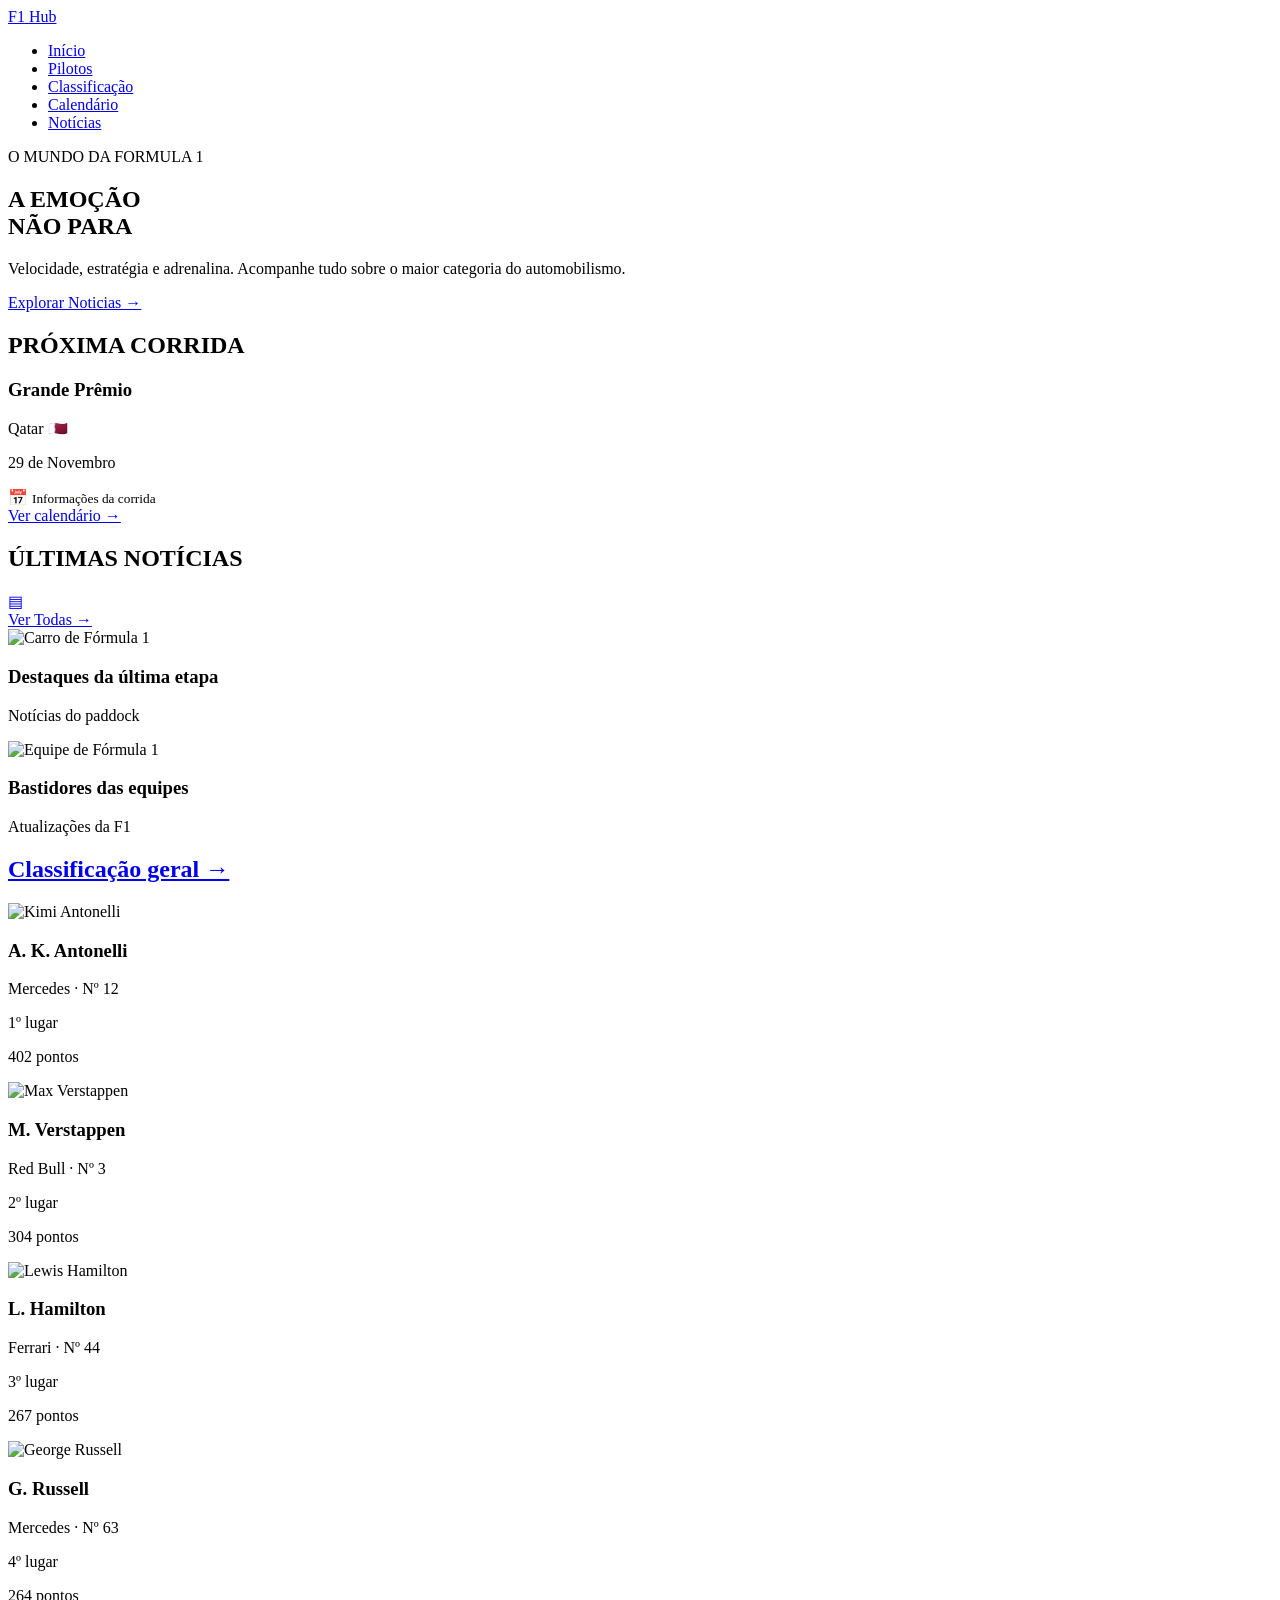
==== index.html @ 9414a2e4 "Add files via upload" ====
<!DOCTYPE html>
<html lang="pt-br">
<head>
    <meta charset="UTF-8">
    <meta name="viewport" content="width=device-width, initial-scale=1.0">
    <title>F1 HUB</title>
    <link rel="stylesheet" href="css/style.css">
</head>
<body>
    <header class="header">
        <div class="container">
            <a href="#" class="logo">
                <span>F1</span> Hub
            </a>
            <nav class="menu">
                <ul>
                    <li><a href="index.html">Início</a></li>
                    <li><a href="pilotos.html">Pilotos</a></li>
                    <li><a href="classificacao.html">Classificação</a></li>
                    <li><a href="calendario.html">Calendário</a></li>
                    <li><a href="noticias.html">Notícias</a></li>
                </ul>
            </nav>
        </div>
    </header>
    <main>
        <!-- Banner carro principal -->
        <section class="banner" id="inicio">
            <div class="banner-content">
                <span class="banner-subtitle">
                    O MUNDO DA FORMULA 1
                </span>
                <h1>
                    A EMOÇÃO<br>
                    <span>NÃO PARA</span>
                </h1>
                <p>
                    Velocidade, estratégia e adrenalina.
                    Acompanhe tudo sobre o maior categoria do automobilismo.
                </p>
                <a href="noticias.html" class="banner-button">
                    Explorar Noticias → 
                </a>
            </div>
        </section>
    <!-- ÁREA DE CORRIDA E NOTÍCIAS -->
<section class="dashboard">
    <!-- PRÓXIMA CORRIDA -->
    <div class="race-card" id="calendario">
        <h2>PRÓXIMA CORRIDA</h2>
        <div class="race-info">
            <div>
                <h3>Grande Prêmio</h3>
                <p>Qatar 🇶🇦</p>
                <p>29 de Novembro</p>
            </div>
            <div class="race-icon">
                📅
                <small>Informações da corrida</small>
            </div>
        </div>
        <a href="calendario.html" class="card-link">
            Ver calendário →
        </a>
    </div>

    <!-- ÚLTIMAS NOTÍCIAS -->
    <div class="news-card" id="noticias">
        <div class="news-title">
            <h2>ÚLTIMAS NOTÍCIAS</h2>
            <a href="noticias.html" class="card-link">
                ▤<br>
                Ver Todas →
            </a>
        </div>
        <div class="news-list">
            <!-- NOTÍCIA 1 -->
            <article class="news-item">
                <img src="assets/images/noticia1.jpg"
                     alt="Carro de Fórmula 1">
                <div>
                    <h3>Destaques da última etapa</h3>
                    <p>Notícias do paddock</p>
                </div>
            </article>
            <!-- NOTÍCIA 2 -->
            <article class="news-item">
                <img src="assets/images/noticia2.jpg"
                     alt="Equipe de Fórmula 1">
                <div>
                    <h3>Bastidores das equipes</h3>
                    <p>Atualizações da F1</p>
                </div>
            </article>
        </div>
    </div>

</section>
<!-- CLASSIFICAÇÃO GERAL -->
<section class="standings" id="pilotos">
    <h2>
        <a href="classificacao.html">
            Classificação geral →
        </a>
    </h2>
    <div class="drivers-list">
        <!-- PILOTO 1 -->
        <article class="driver">
            <img src="assets/images/antonelli.png"
                 alt="Kimi Antonelli">

            <div class="driver-info">
                <h3>A. K. Antonelli</h3>
                <p>Mercedes · Nº 12</p>
                <p>1º lugar</p>
                <p>402 pontos</p>
            </div>
        </article>
        <!-- PILOTO 2 -->
        <article class="driver">
            <img src="assets/images/verstappen.png"
                 alt=" Max Verstappen">
            <div class="driver-info">
                <h3>M. Verstappen</h3>
                <p>Red Bull · Nº 3</p>
                <p>2º lugar</p>
                <p>304 pontos</p>
            </div>

        </article>

        <!-- PILOTO 3 -->
        <article class="driver">

            <img src="assets/images/hamilton.png"
                 alt="Lewis Hamilton">

            <div class="driver-info">
                <h3>L. Hamilton</h3>
                <p>Ferrari · Nº 44</p>
                <p>3º lugar</p>
                <p>267 pontos</p>
            </div>

        </article>

        <!-- PILOTO 4 -->
        <article class="driver">

            <img src="assets/images/russell.png"
                 alt="George Russell">

            <div class="driver-info">
                <h3>G. Russell</h3>
                <p>Mercedes · Nº 63</p>
                <p>4º lugar</p>
                <p>264 pontos</p>
            </div>
        </article>

    </div>

</section>


    </main>
    <script src="js/script.js"></script>
</body>
</html>
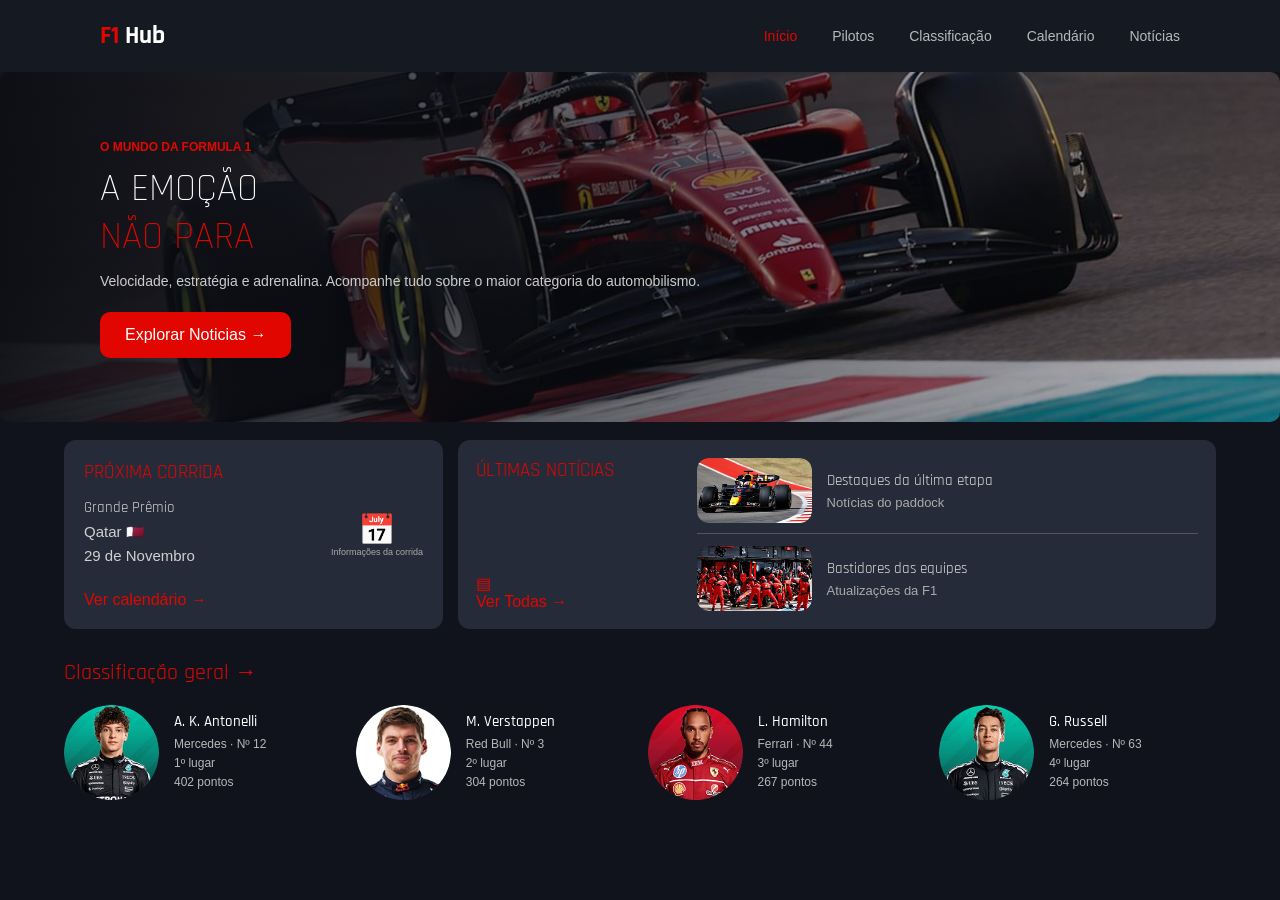
==== commit e8ab9d0f: "Fix HTML entity encoding in index.html" ====
--- a/index.html
+++ b/index.html
@@ -106,7 +106,7 @@
     <div class="drivers-list">
         <!-- PILOTO 1 -->
         <article class="driver">
-            <img src="assets/images/antonelli.png"
+            <img src="assets/images/Antonelli.png"
                  alt="Kimi Antonelli">
 
             <div class="driver-info">
@@ -166,4 +166,4 @@
     </main>
     <script src="js/script.js"></script>
 </body>
-</html>+</html>
--- a/css/style.css
+++ b/css/style.css
@@ -0,0 +1,1067 @@
+@import url('https://fonts.googleapis.com/css2?family=Montserrat:wght@400;500;600;700;800&family=Rajdhani:wght@400;500;600;700&display=swap');
+
+body {
+    font-family: 'Montserrat', sans-serif;
+}
+
+h1, h2, h3, .logo {
+    font-family: 'Rajdhani', sans-serif;
+}
+/* Configurações gerais */
+* {
+    margin: 0;
+    padding: 0;
+    box-sizing: border-box;
+}
+
+body {
+    background-color: #10131c;
+    color: #ffffff;
+    font-family: Arial, sans-serif;
+}
+/* CABEÇALHO */
+
+.header {
+    width: 100%;
+    padding: 20px 40px;
+    background-color: #151922;
+}
+
+.container {
+    display: flex;
+    align-items: center;
+    justify-content: space-between;
+}
+
+/* LOGO */
+
+.logo {
+    color: #ffffff;
+    font-size: 25px;
+    font-weight: bold;
+    text-decoration: none;
+}
+
+.logo span {
+    color: #e10600;
+}
+
+/* MENU */
+
+.menu ul {
+    display: flex;
+    align-items: center;
+    gap: 35px;
+    list-style: none;
+}
+
+.menu a {
+    color: #b8b8b8;
+    text-decoration: none;
+    font-size: 14px;
+    transition: 0.3s;
+}
+
+.menu a:hover,
+.menu a.active {
+    color: #e10600;
+}
+/* BANNER PRINCIPAL */
+
+.banner {
+    width: 100%;
+    min-height: 350px;
+
+    background-image:
+        linear-gradient(
+            to right,
+            rgba(10, 12, 18, 0.95),
+            rgba(10, 12, 18, 0.2)
+        ),
+        url("../assets/images/banner-f1.jpg");
+
+    background-size: cover;
+    background-position: center;
+
+    display: flex;
+    align-items: center;
+
+    padding: 40px;
+    border-radius: 10px;
+}
+
+/* CONTEÚDO DO BANNER */
+
+.banner-content {
+    max-width: 450px;
+}
+
+.banner-subtitle {
+    color: #e10600;
+    font-size: 12px;
+    font-weight: bold;
+}
+
+.banner h1 {
+    font-size: 38px;
+    font-weight: 300;
+    margin: 10px 0;
+}
+
+.banner h1 span {
+    color: #e10600;
+}
+
+.banner p {
+    color: #cccccc;
+    font-size: 14px;
+    line-height: 1.5;
+    margin-bottom: 20px;
+}
+
+/* BOTÃO */
+
+.banner-button {
+    display: inline-block;
+    background-color: #e10600;
+    color: white;
+
+    padding: 14px 25px;
+    border-radius: 10px;
+
+    text-decoration: none;
+    transition: 0.3s;
+}
+
+.banner-button:hover {
+    background-color: #a80000;
+    transform: scale(1.05);
+}
+@media (max-width: 768px) {
+
+    .header {
+        padding: 20px;
+    }
+
+    .container {
+        flex-direction: column;
+        gap: 20px;
+    }
+
+    .menu ul {
+        flex-wrap: wrap;
+        justify-content: center;
+        gap: 15px;
+    }
+
+    .banner {
+        min-height: 300px;
+        padding: 25px;
+    }
+
+    .banner h1 {
+        font-size: 30px;
+    }
+}
+
+
+/* DASHBOARD */
+
+.dashboard {
+    display: grid;
+    grid-template-columns: 1fr 2fr;
+    gap: 15px;
+    margin-top: 18px;
+}
+
+/* PRÓXIMA CORRIDA */
+
+.race-card {
+    background-color: #252b38;
+    padding: 20px;
+    border-radius: 12px;
+
+    display: flex;
+    flex-direction: column;
+    justify-content: space-between;
+}
+
+.race-card h2,
+.news-title h2 {
+    color: #e10600;
+    font-size: 19px;
+    font-weight: 400;
+    margin-bottom: 12px;
+}
+
+.race-info {
+    display: flex;
+    justify-content: space-between;
+    align-items: center;
+}
+
+.race-info h3,
+.race-info p {
+    color: #d0d0d0;
+    font-size: 15px;
+    font-weight: 400;
+    margin-bottom: 6px;
+}
+
+.race-icon {
+    font-size: 30px;
+    color: #e10600;
+    text-align: center;
+}
+
+.race-icon small {
+    display: block;
+    font-size: 9px;
+    color: #aaa;
+}
+
+.card-link {
+    display: inline-block;
+    color: #e10600;
+    text-decoration: none;
+    margin-top: 20px;
+    transition: 0.3s;
+}
+
+.card-link:hover {
+    color: #ffffff;
+}
+
+/* ÚLTIMAS NOTÍCIAS */
+
+.news-card {
+    background-color: #252b38;
+    border: none;
+    border-radius: 12px;
+
+    padding: 18px;
+
+    display: grid;
+    grid-template-columns: 0.8fr 2fr;
+    gap: 20px;
+}
+
+.news-title {
+    display: flex;
+    flex-direction: column;
+    justify-content: space-between;
+}
+
+.news-list {
+    display: flex;
+    flex-direction: column;
+    gap: 12px;
+}
+
+.news-item {
+    display: flex;
+    align-items: center;
+    gap: 15px;
+    padding-bottom: 10px;
+    border-bottom: 1px solid #555;
+}
+
+.news-item:last-child {
+    border-bottom: none;
+    padding-bottom: 0;
+}
+
+.news-item img {
+    width: 115px;
+    height: 65px;
+    object-fit: cover;
+    border-radius: 12px;
+}
+
+.news-item h3 {
+    color: #ddd;
+    font-size: 15px;
+    font-weight: 400;
+    margin-bottom: 5px;
+}
+
+.news-item p {
+    color: #aaa;
+    font-size: 13px;
+}
+@media (max-width: 768px) {
+
+    .dashboard {
+        grid-template-columns: 1fr;
+    }
+
+    .news-card {
+        grid-template-columns: 1fr;
+    }
+
+    .news-title {
+        gap: 10px;
+    }
+
+    .news-item img {
+        width: 100px;
+        height: 65px;
+    }
+
+}
+/* CLASSIFICAÇÃO GERAL */
+
+.standings {
+    margin-top: 20px;
+    padding: 10px 0;
+}
+
+.standings h2 {
+    color: #e10600;
+    font-size: 22px;
+    font-weight: 400;
+    margin-bottom: 18px;
+}
+
+.drivers-list {
+    display: grid;
+    grid-template-columns: repeat(4, 1fr);
+    gap: 15px;
+}
+
+.driver {
+    display: flex;
+    align-items: center;
+    gap: 15px;
+}
+
+.driver img {
+    width: 95px;
+    height: 95px;
+    min-width: 95px;
+    border-radius: 50%;
+    object-fit: cover;
+    background-color: #252b38;
+}
+
+.driver-info h3 {
+    color: #ffffff;
+    font-size: 15px;
+    font-weight: 500;
+    margin-bottom: 6px;
+}
+
+.driver-info p {
+    color: #b8b8b8;
+    font-size: 12px;
+    margin-bottom: 5px;
+}
+/* LIMITAR LARGURA DO CONTEÚDO */
+.dashboard,
+.standings {
+    width: 90%;
+    max-width: 1280px;
+    margin-left: auto;
+    margin-right: auto;
+}
+
+/* CENTRALIZAR CONTEÚDO DO BANNER */
+.banner-content {
+    width: 90%;
+    max-width: 1280px;
+    margin-left: auto;
+    margin-right: auto;
+}
+
+/* CONTAINER DO CABEÇALHO */
+.container {
+    width: 90%;
+    max-width: 1280px;
+    margin-left: auto;
+    margin-right: auto;
+}
+/* CORRIGIR CORES DOS LINKS */
+a {
+    color: inherit;
+    text-decoration: none;
+}
+
+a:visited {
+    color: inherit;
+}
+
+a:hover {
+    color: #ff1e00;
+}
+
+@media (max-width: 768px) {
+
+    .drivers-list {
+        grid-template-columns: repeat(2, 1fr);
+        gap: 20px;
+    }
+
+    .driver img {
+        width: 75px;
+        height: 75px;
+        min-width: 75px;
+    }
+
+}
+
+@media (max-width: 480px) {
+
+    .drivers-list {
+        grid-template-columns: 1fr;
+    }
+
+}
+/*------------------pilotos.hml--------------------------------------*/
+.pilotos-page {
+    padding: 40px;
+    min-height: 100vh;
+}
+
+/* INTRODUÇÃO */
+
+.pilotos-intro {
+    margin-bottom: 40px;
+}
+
+.pilotos-intro span {
+    color: #e10600;
+    font-size: 13px;
+    font-weight: bold;
+}
+
+.pilotos-intro h1 {
+    color: #ffffff;
+    font-size: 36px;
+    margin: 12px 0;
+}
+
+.pilotos-intro p {
+    color: #b8b8b8;
+    font-size: 15px;
+}
+
+/* SEÇÃO DOS PILOTOS */
+
+.pilotos-section h2 {
+    color: #ffffff;
+    font-size: 23px;
+    margin-bottom: 25px;
+}
+
+/* GRID */
+
+.pilotos-grid {
+    display: grid;
+    grid-template-columns: repeat(4, 1fr);
+    gap: 20px;
+}
+
+/* CARTÃO DO PILOTO */
+
+.piloto-card {
+    background-color: #252b38;
+    border-radius: 12px;
+    overflow: hidden;
+    max-width: 100%;
+    transition: transform 0.3s;
+}
+
+.piloto-card:hover {
+    transform: translateY(-6px);
+}
+
+.piloto-card img {
+    width: 100%;
+    height: 150px;
+
+    object-fit: contain;
+    object-position: center;
+
+    background-color: #303746;
+}
+
+.piloto-info {
+    padding: 14px;
+}
+
+.piloto-equipe {
+    color: #e10600;
+    font-size: 11px;
+    font-weight: bold;
+}
+
+.piloto-info h3 {
+    color: #ffffff;
+    font-size: 16px;
+    margin: 8px 0;
+}
+
+.piloto-info p {
+    color: #b8b8b8;
+    font-size: 12px;
+}
+@media (max-width: 900px) {
+
+    .pilotos-grid {
+        grid-template-columns: repeat(2, 1fr);
+    }
+
+}
+
+@media (max-width: 600px) {
+
+    .pilotos-page {
+        padding: 20px;
+    }
+
+    .pilotos-grid {
+        grid-template-columns: 1fr;
+    }
+
+    .pilotos-intro h1 {
+        font-size: 28px;
+    }
+
+}
+
+/*-------------classificação---------------------*/
+.classificacao-page {
+    padding: 50px 8%;
+    background-color: #151a24;
+    min-height: 100vh;
+}
+
+.classificacao-intro {
+    text-align: center;
+    margin-bottom: 45px;
+}
+
+.classificacao-intro h1 {
+    font-size: 36px;
+    color: #ffffff;
+    margin-bottom: 12px;
+}
+
+.classificacao-intro p {
+    color: #b0b7c3;
+    font-size: 16px;
+}
+
+.classificacao-section {
+    max-width: 1100px;
+    margin: 0 auto;
+}
+.classificacao-section + .classificacao-section {
+    margin-top: 45px;
+}
+
+.classificacao-section h2 {
+    color: #ffffff;
+    font-size: 24px;
+    margin-bottom: 20px;
+    border-left: 4px solid #e10600;
+    padding-left: 12px;
+}
+
+.tabela-container {
+    width: 100%;
+    overflow-x: auto;
+    background-color: #202735;
+    border-radius: 10px;
+}
+
+.tabela-classificacao {
+    width: 100%;
+    border-collapse: collapse;
+    color: #ffffff;
+}
+
+.tabela-classificacao th {
+    background-color: #303a4b;
+    color: #ffffff;
+    padding: 18px;
+    text-align: left;
+    font-size: 14px;
+}
+
+.tabela-classificacao td {
+    padding: 16px 18px;
+    border-bottom: 1px solid #343e4e;
+    font-size: 14px;
+}
+
+.tabela-classificacao tbody tr:hover {
+    background-color: #2b3545;
+}
+
+.tabela-classificacao th:first-child,
+.tabela-classificacao td:first-child {
+    width: 70px;
+    text-align: center;
+}
+
+.tabela-classificacao th:last-child,
+.tabela-classificacao td:last-child {
+    text-align: center;
+    font-weight: bold;
+}
+
+@media (max-width: 600px) {
+    .classificacao-page {
+        padding: 35px 5%;
+    }
+
+    .classificacao-intro h1 {
+        font-size: 28px;
+    }
+
+    .classificacao-section h2 {
+        font-size: 20px;
+    }
+}
+
+/* DESTAQUE DOS CAMPEÕES */
+.campeoes {
+    max-width: 1100px;
+    margin: 0 auto 50px;
+}
+
+.campeoes h2 {
+    color: #ffffff;
+    font-size: 24px;
+    margin-bottom: 20px;
+}
+
+.campeoes-grid {
+    display: grid;
+    grid-template-columns: repeat(2, 1fr);
+    gap: 20px;
+}
+
+.campeao-card {
+    position: relative;
+    background: linear-gradient(135deg, #303a4b, #202735);
+    border: 1px solid #465267;
+    border-left: 4px solid #e10600;
+    border-radius: 10px;
+    padding: 25px;
+    overflow: hidden;
+}
+
+.campeao-tipo {
+    color: #e10600;
+    font-size: 12px;
+    font-weight: bold;
+    letter-spacing: 1px;
+}
+
+.campeao-card h3 {
+    color: #ffffff;
+    font-size: 26px;
+    margin: 14px 0 5px;
+}
+
+.campeao-card p {
+    color: #b0b7c3;
+    font-size: 15px;
+}
+
+.campeao-trofeu {
+    position: absolute;
+    right: 25px;
+    top: 25px;
+    font-size: 38px;
+}
+
+@media (max-width: 600px) {
+    .campeoes-grid {
+        grid-template-columns: 1fr;
+    }
+}
+
+.campeao-card {
+    display: flex;
+    align-items: center;
+    gap: 18px;
+}
+
+.campeao-imagem {
+    width: 105px;
+    height: 120px;
+    object-fit: cover;
+    object-position: center top;
+    border-radius: 8px;
+}
+
+.campeao-imagem.logo-mercedes {
+    object-fit: contain;
+    background-color: #ffffff;
+    padding: 10px;
+    height: 90px;
+}
+
+.campeao-conteudo {
+    flex: 1;
+}
+
+.campeao-conteudo h3 {
+    margin: 10px 0 5px;
+}
+
+.campeao-trofeu {
+    position: static;
+    font-size: 32px;
+}
+
+@media (max-width: 600px) {
+    .campeao-card {
+        gap: 10px;
+        padding: 15px;
+    }
+
+    .campeao-imagem {
+        width: 75px;
+        height: 95px;
+    }
+}
+/* DESTAQUE DO PÓDIO */
+
+.primeiro-lugar td:first-child {
+    color: #ffd700;
+    font-weight: bold;
+}
+
+.segundo-lugar td:first-child {
+    color: #c0c0c0;
+    font-weight: bold;
+}
+
+.terceiro-lugar td:first-child {
+    color: #cd7f32;
+    font-weight: bold;
+}
+
+.primeiro-lugar {
+    background-color: rgba(255, 215, 0, 0.07);
+}
+
+.segundo-lugar {
+    background-color: rgba(192, 192, 192, 0.06);
+}
+
+.terceiro-lugar {
+    background-color: rgba(205, 127, 50, 0.06);
+}
+
+/* PESQUISA DE PILOTOS */
+
+.pesquisa-pilotos {
+    margin-bottom: 20px;
+}
+
+.pesquisa-pilotos input {
+    width: 100%;
+    max-width: 400px;
+    padding: 13px 16px;
+
+    background-color: #202735;
+    border: 1px solid #465267;
+    border-radius: 7px;
+
+    color: #ffffff;
+    font-size: 14px;
+    outline: none;
+}
+
+.pesquisa-pilotos input:focus {
+    border-color: #e10600;
+}
+
+.pesquisa-pilotos input::placeholder {
+    color: #929baa;
+}
+
+/*--------------------calendario-----------------------*/
+
+.calendario-page {
+    padding: 50px 8%;
+    background-color: #151a24;
+    min-height: 100vh;
+}
+
+.calendario-intro {
+    text-align: center;
+    margin-bottom: 40px;
+}
+
+.calendario-intro h1 {
+    color: #ffffff;
+    font-size: 36px;
+    margin-bottom: 12px;
+}
+
+.calendario-intro p {
+    color: #b0b7c3;
+}
+
+.proxima-corrida {
+    max-width: 1100px;
+    margin: 0 auto 45px;
+    padding: 25px;
+    background: linear-gradient(135deg, #303a4b, #202735);
+    border-left: 4px solid #e10600;
+    border-radius: 10px;
+}
+
+.corrida-status {
+    color: #ff3333;
+    font-size: 12px;
+    font-weight: bold;
+}
+
+.proxima-corrida h2 {
+    color: #ffffff;
+    margin: 12px 0;
+}
+
+.proxima-corrida p,
+.corrida-circuito {
+    color: #b0b7c3;
+}
+
+.calendario-section {
+    max-width: 1100px;
+    margin: 0 auto;
+}
+
+.calendario-section h2 {
+    color: #ffffff;
+    border-left: 4px solid #e10600;
+    padding-left: 12px;
+    margin-bottom: 20px;
+}
+
+.corridas-grid {
+    display: grid;
+    grid-template-columns: repeat(4, 1fr);
+    gap: 18px;
+}
+
+.corrida-card {
+    position: relative;
+    background-color: #202735;
+    border: 1px solid #343e4e;
+    border-radius: 10px;
+    padding: 20px;
+}
+
+.corrida-numero {
+    color: #e10600;
+    font-size: 22px;
+    font-weight: bold;
+}
+
+.corrida-card h3 {
+    color: #ffffff;
+    margin: 15px 0 8px;
+}
+
+.corrida-card p,
+.corrida-card > span:not(.corrida-numero):not(.corrida-finalizada) {
+    color: #b0b7c3;
+    font-size: 13px;
+}
+
+.corrida-finalizada {
+    display: block;
+    margin-top: 18px;
+    color: #7bd88f;
+    font-size: 12px;
+    font-weight: bold;
+}
+
+@media (max-width: 900px) {
+    .corridas-grid {
+        grid-template-columns: repeat(2, 1fr);
+    }
+}
+
+@media (max-width: 600px) {
+    .calendario-page {
+        padding: 35px 5%;
+    }
+
+    .calendario-intro h1 {
+        font-size: 28px;
+    }
+
+    .corridas-grid {
+        grid-template-columns: 1fr;
+    }
+}
+
+/* STATUS DAS CORRIDAS */
+
+.corrida-finalizada {
+    color: #7bd88f;
+}
+
+.corrida-proxima {
+    display: block;
+    margin-top: 18px;
+    color: #ff4545;
+    font-size: 12px;
+    font-weight: bold;
+}
+
+.corrida-agendada {
+    display: block;
+    margin-top: 18px;
+    color: #aeb6c2;
+    font-size: 12px;
+    font-weight: bold;
+}
+
+/* DESTAQUE DA PRÓXIMA CORRIDA */
+
+.corrida-destaque {
+    border: 1px solid #e10600;
+    background: linear-gradient(135deg, #303a4b, #252b38);
+}
+
+.corrida-destaque .corrida-numero {
+    color: #ff4545;
+}
+/*--------------------noticias-----------------------*/
+/* PÁGINA DE NOTÍCIAS - MANUTENÇÃO */
+
+.noticias-page {
+    min-height: 75vh;
+    padding: 60px 8%;
+    background-color: #151a24;
+
+    display: flex;
+    justify-content: center;
+    align-items: center;
+}
+
+.noticias-manutencao {
+    width: 100%;
+    max-width: 850px;
+    padding: 55px 35px;
+
+    text-align: center;
+
+    background: linear-gradient(
+        135deg,
+        #252d3b,
+        #1c222e
+    );
+
+    border: 1px solid #343e4e;
+    border-top: 5px solid #e10600;
+    border-radius: 12px;
+}
+
+.bandeira-vermelha {
+    font-size: 75px;
+    margin-bottom: 15px;
+}
+
+.noticias-status {
+    color: #e10600;
+    font-size: 12px;
+    font-weight: bold;
+    letter-spacing: 3px;
+}
+
+.noticias-manutencao h1 {
+    color: #ffffff;
+    font-size: 42px;
+    margin: 18px 0;
+}
+
+.noticias-manutencao h1 span {
+    color: #e10600;
+}
+
+.noticias-manutencao h2 {
+    color: #ffffff;
+    font-size: 21px;
+    margin-bottom: 20px;
+}
+
+.noticias-manutencao p {
+    color: #b0b7c3;
+    font-size: 15px;
+    line-height: 1.7;
+    max-width: 600px;
+    margin: 10px auto;
+}
+
+.linha-manutencao {
+    width: 70px;
+    height: 3px;
+    background-color: #e10600;
+    margin: 30px auto;
+}
+
+.noticias-em-breve {
+    display: block;
+    color: #ffffff;
+    font-size: 13px;
+    font-weight: bold;
+    letter-spacing: 2px;
+    margin-bottom: 25px;
+}
+
+.noticias-button {
+    display: inline-block;
+    background-color: #e10600;
+    color: #ffffff;
+    text-decoration: none;
+
+    padding: 13px 25px;
+    border-radius: 5px;
+
+    font-size: 14px;
+    font-weight: bold;
+
+    transition: 0.3s;
+}
+
+.noticias-button:hover {
+    background-color: #b80500;
+    transform: translateY(-3px);
+}
+
+/* RESPONSIVIDADE */
+
+@media (max-width: 600px) {
+
+    .noticias-page {
+        padding: 35px 5%;
+    }
+
+    .noticias-manutencao {
+        padding: 40px 20px;
+    }
+
+    .noticias-manutencao h1 {
+        font-size: 30px;
+    }
+
+    .noticias-manutencao h2 {
+        font-size: 18px;
+    }
+
+    .bandeira-vermelha {
+        font-size: 60px;
+    }
+
+}
